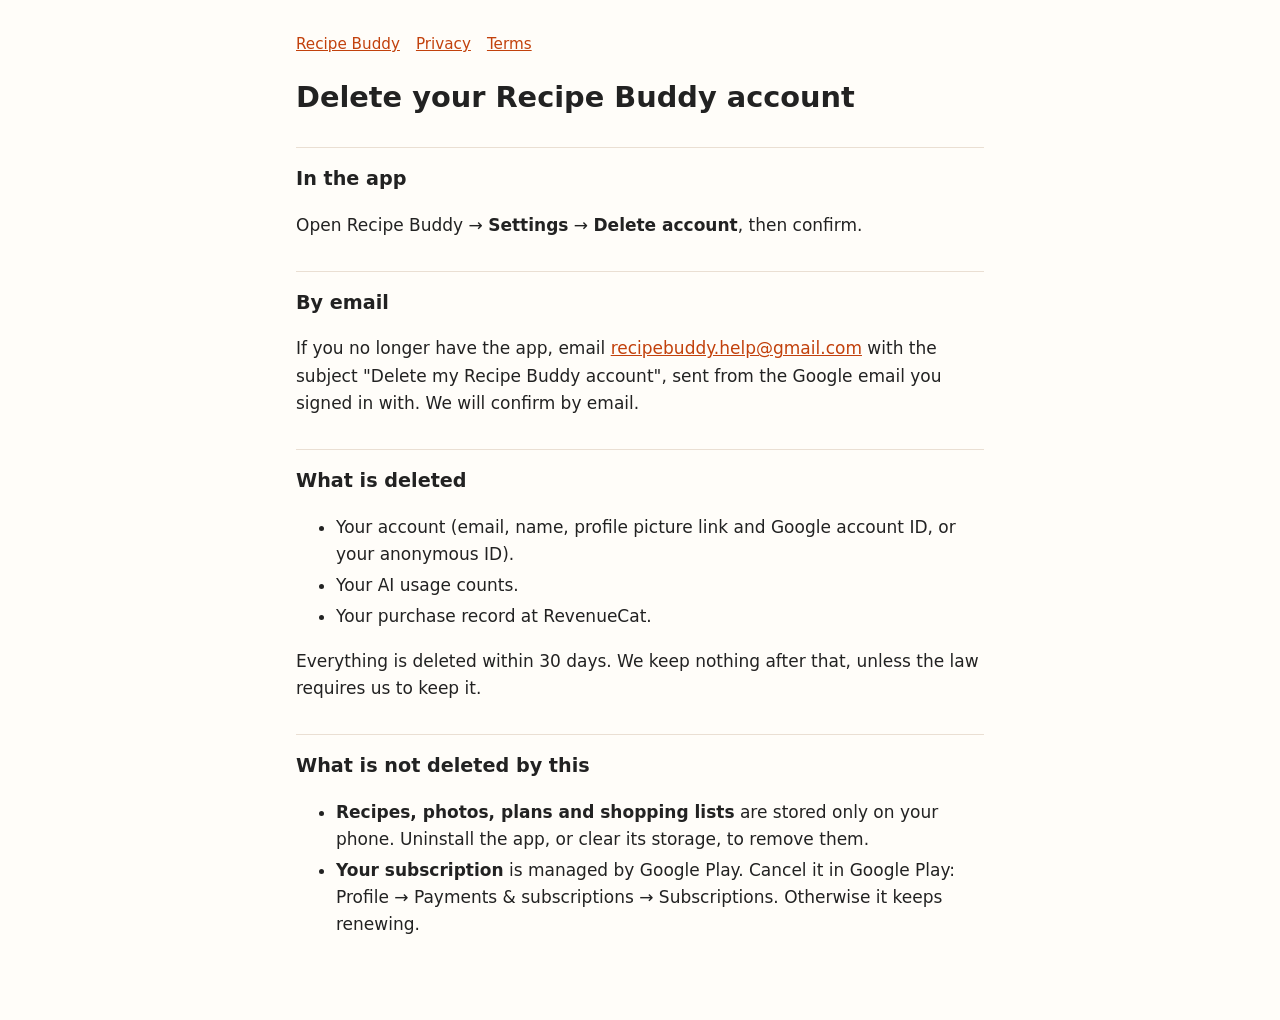
==== delete-account/index.html @ 603877e3 "initial commit" ====
<!doctype html>
<html lang="en">
<head>
<meta charset="utf-8">
<meta name="viewport" content="width=device-width, initial-scale=1">
<title>Delete Your Account · Recipe Buddy</title>
<link rel="stylesheet" href="../style.css">
</head>
<body>
<main>
<nav><a href="../">Recipe Buddy</a><a href="../privacy/">Privacy</a><a href="../terms/">Terms</a></nav>
<h1>Delete your Recipe Buddy account</h1>

<h2>In the app</h2>
<p>Open Recipe Buddy → <strong>Settings</strong> → <strong>Delete account</strong>, then confirm.</p>

<h2>By email</h2>
<p>If you no longer have the app, email <a href="mailto:recipebuddy.help@gmail.com?subject=Delete%20my%20Recipe%20Buddy%20account">recipebuddy.help@gmail.com</a> with the subject "Delete my Recipe Buddy account", sent from the Google email you signed in with. We will confirm by email.</p>

<h2>What is deleted</h2>
<ul>
  <li>Your account (email, name, profile picture link and Google account ID, or your anonymous ID).</li>
  <li>Your AI usage counts.</li>
  <li>Your purchase record at RevenueCat.</li>
</ul>
<p>Everything is deleted within 30 days. We keep nothing after that, unless the law requires us to keep it.</p>

<h2>What is not deleted by this</h2>
<ul>
  <li><strong>Recipes, photos, plans and shopping lists</strong> are stored only on your phone. Uninstall the app, or clear its storage, to remove them.</li>
  <li><strong>Your subscription</strong> is managed by Google Play. Cancel it in Google Play: Profile → Payments &amp; subscriptions → Subscriptions. Otherwise it keeps renewing.</li>
</ul>
</main>
</body>
</html>
---- style.css ----
:root { --bg: #fffdf9; --text: #222; --muted: #666; --accent: #c2410c; --line: #eadfd3; }
@media (prefers-color-scheme: dark) { :root { --bg: #181512; --text: #eee; --muted: #aaa; --accent: #fb923c; --line: #3a322b; } }
* { box-sizing: border-box; }
body { margin: 0; background: var(--bg); color: var(--text); font: 17px/1.6 system-ui, -apple-system, "Segoe UI", Roboto, sans-serif; }
main { max-width: 720px; margin: 0 auto; padding: 32px 16px 64px; }
h1 { font-size: 1.8rem; line-height: 1.2; margin: 0 0 4px; }
h2 { font-size: 1.2rem; margin: 32px 0 8px; padding-top: 16px; border-top: 1px solid var(--line); }
.muted { color: var(--muted); }
a { color: var(--accent); }
nav { margin-bottom: 24px; font-size: 0.95rem; }
nav a { margin-right: 16px; }
li { margin: 4px 0; }
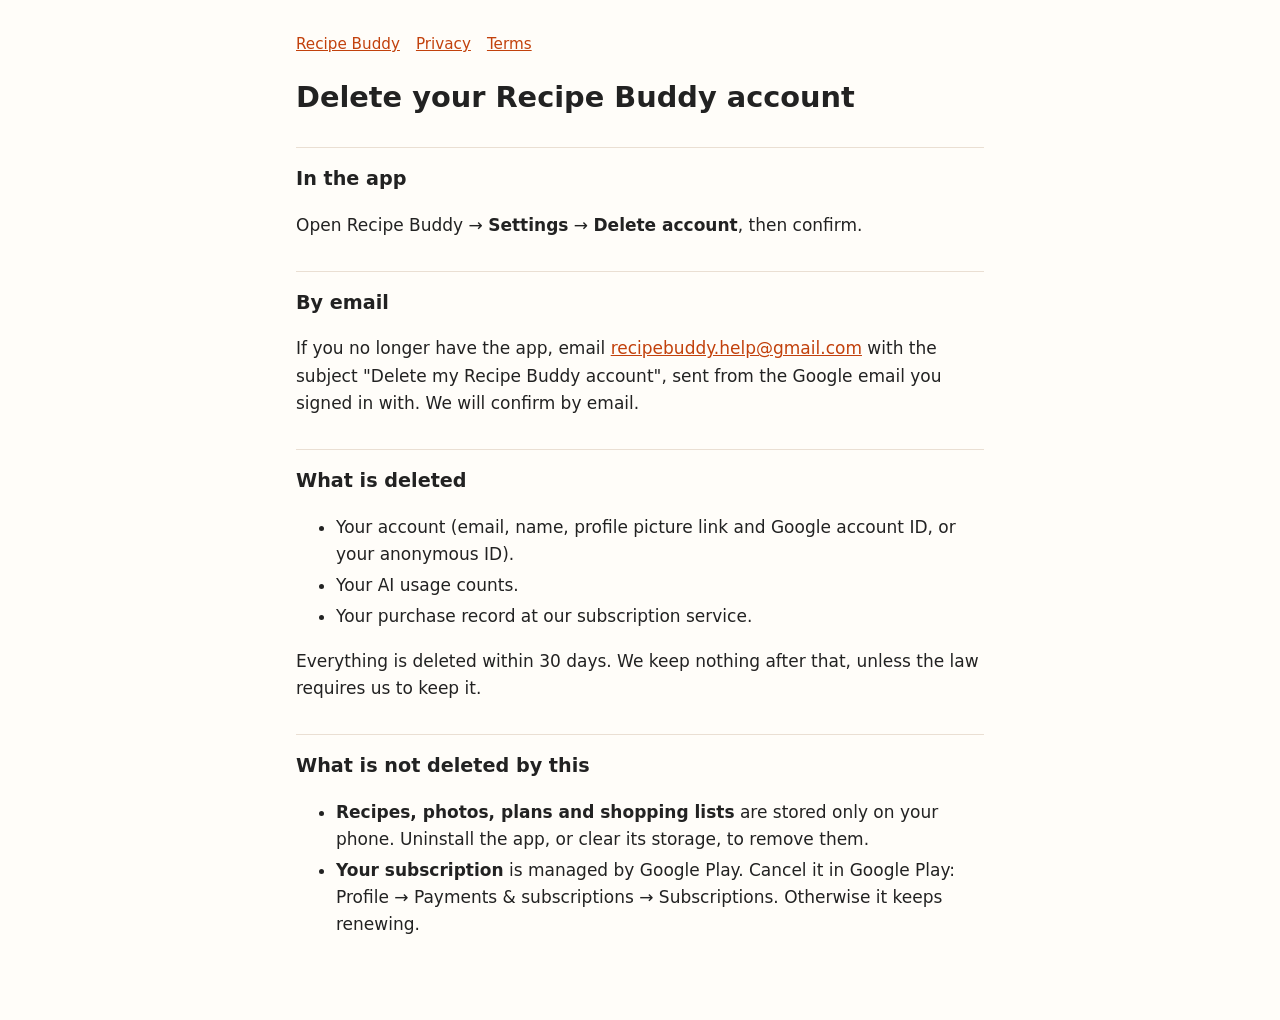
==== commit c84707d8: "privacy and delete-account: providers by role and region, effective Oct 20" ====
--- a/delete-account/index.html
+++ b/delete-account/index.html
@@ -21,7 +21,7 @@
 <ul>
   <li>Your account (email, name, profile picture link and Google account ID, or your anonymous ID).</li>
   <li>Your AI usage counts.</li>
-  <li>Your purchase record at RevenueCat.</li>
+  <li>Your purchase record at our subscription service.</li>
 </ul>
 <p>Everything is deleted within 30 days. We keep nothing after that, unless the law requires us to keep it.</p>
 
